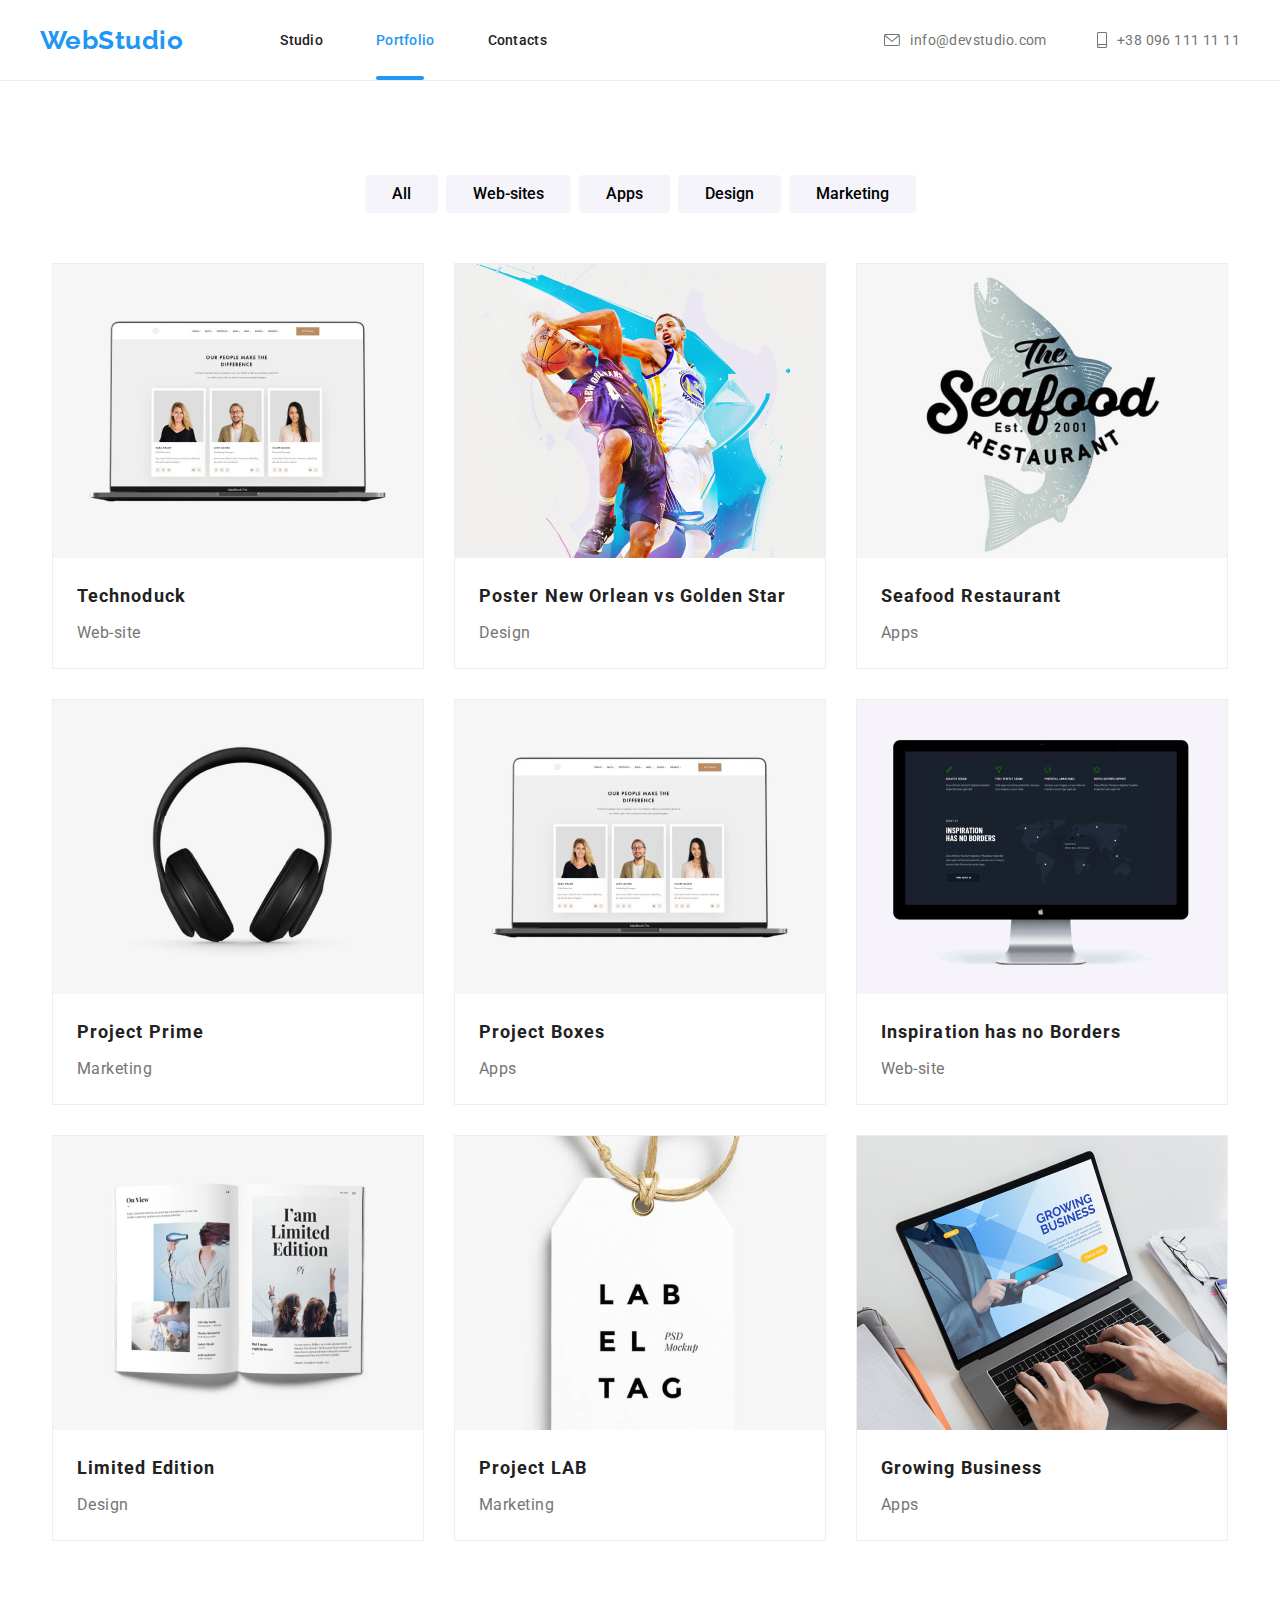
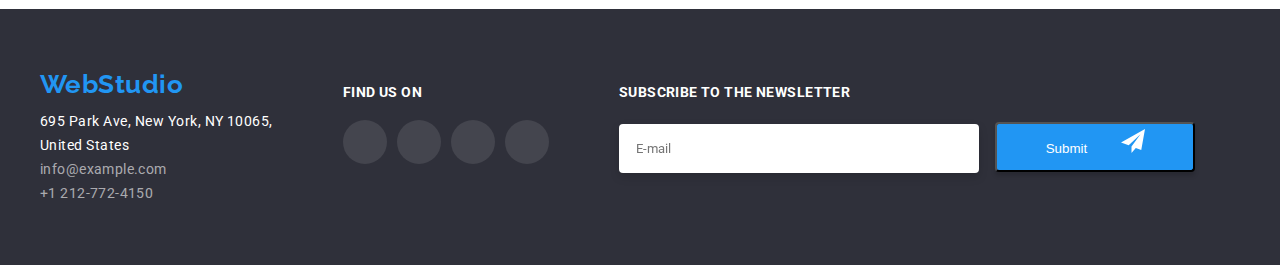
==== portfolio.html @ 2c37b91a "hw6" ====
<!DOCTYPE html>
<html lang="en">

<head>
    <meta charset="UTF-8">
    <meta http-equiv="X-UA-Compatible" content="IE=edge">
    <meta name="viewport" content="width=device-width, initial-scale=1.0">
    <title>homework#6</title>
    <link rel="preconnect" href="https://fonts.googleapis.com">
    <link rel="preconnect" href="https://fonts.gstatic.com" crossorigin>
    <link href="https://fonts.googleapis.com/css2?family=Raleway:wght@700&family=Roboto:wght@400;500;700;900&display=swap"
        rel="stylesheet">
    <link rel="stylesheet" href="node_modules/modern-normalize/modern-normalize.css">
    <link href="./css/styles.css" rel="stylesheet">
</head>

<body>
    <header class="header-section">
        <div class="container header-container">
            <a class="logo header-logo" href="./index.html">WebStudio</a>
            <nav>
                <ul class="header-navigation-list">
                    <li class="header-navigation-item"><a class="nav-link" href="./index.html">Studio</a></li>
                    <li class="header-navigation-item"><a class="nav-link current-link " href="./portfolio.html">Portfolio</a></li>
                    <li class="header-navigation-item"><a class="nav-link" href="#">Contacts</a></li>
                </ul>
            </nav>
            <ul class="header-contacts-list">
                <li class="header-contacts-item"><a class="contact-link" href="mailto:info@devstudio.com">
                        <svg class="header-svg" width="16" height="12">
                            <use href="./images/contacts.svg#icon-envelope">
                            </use>
                        </svg>
                        info@devstudio.com</a></li>
                <li class="header-contacts-item"><a class="contact-link" href="tel:+380961111111">
                        <svg class="header-svg" width="10" height="16">
                            <use href="./images/contacts.svg#icon-smartphone">
                            </use>
                        </svg>
                        +38 096 111 11 11</a></li>
            
            </ul>
        </div>
    </header>
    <main>
        <!--firstsection-->
        <section class="button-section section">
            <div class="container">
            <ul class="button-section-list">
                <li class="button-section-items"><button class="button" type="button" >All</button></li>
                <li class="button-section-items"><button class="button" type="button">Web-sites</button></li>
                <li class="button-section-items"><button class="button" type="button">Apps</button></li>
                <li class="button-section-items"><button class="button" type="button">Design</button></li>
                <li class="button-section-items"><button class="button" type="button">Marketing</button></li>
            </ul>
            </div>
            
        </section>
        <!--secondsection-->
        <section class="cards-section section">
            <div class="container">
            <ul class="cards-section-list">
                <li class="cards-section-item">
                <div class="card-container">   
                <img class="cards-section-img " src="./images/project1.jpg" alt="Technoduck" width="270" >
                <div class="overlay">
                <p>Technoduck is a state-of-the-art coronavirus distribution platform. Companies use this platform for digital
                    espionage
                    and attacks on competitors' secure servers.</p>
                </div>
                </div>
                    <h3 class="card-title">Technoduck</h3>
                    <p class="card-text">Web-site</p>
                </li>
                <li class="cards-section-item">
                <div class="card-container">
                    <img class="cards-section-img" src="./images/project2.jpg" alt="Poster New Orlean vs Golden Star" width="270"
                        height="294px">
                    <div class="overlay">
                        <p>Technoduck is a state-of-the-art coronavirus distribution platform. Companies use this platform for digital
                            espionage
                            and attacks on competitors' secure servers.</p>
                    </div>
                </div>
                    <h3 class="card-title">Poster New Orlean vs Golden Star</h3>
                    <p class="card-text">Design</p>
                </li>
                <li class="cards-section-item">
                <div class="card-container">
                    <img class="cards-section-img" src="./images/project3.jpg" alt="Seafood Restaurant" width="270">
                    <div class="overlay">
                        <p>Technoduck is a state-of-the-art coronavirus distribution platform. Companies use this platform for digital
                            espionage
                            and attacks on competitors' secure servers.</p>
                    </div>
                </div>
                    <h3 class="card-title">Seafood Restaurant</h3>
                    <p class="card-text">Apps</p>
                </li>
                <li class="cards-section-item">
                <div class="card-container">
                    <img class="cards-section-img" src="./images/project4.jpg" alt="Project Prime" width="270">
                    <div class="overlay">
                        <p>Technoduck is a state-of-the-art coronavirus distribution platform. Companies use this platform for digital
                            espionage
                            and attacks on competitors' secure servers.</p>
                    </div>
                </div>
                    <h3 class="card-title">Project Prime</h3>
                    <p class="card-text">Marketing</p>
                </li>
                <li class="cards-section-item">
                <div class="card-container">
                    <img class="cards-section-img " src="./images/project1.jpg" alt="Technoduck" width="270" height="294px" ;>
                    <div class="overlay">
                        <p>Technoduck is a state-of-the-art coronavirus distribution platform. Companies use this platform for digital
                            espionage
                            and attacks on competitors' secure servers.</p>
                    </div>
                </div>
                    <h3 class="card-title">Project Boxes</h3>
                    <p class="card-text">Apps</p>
                </li>
                <li class="cards-section-item">
                <div class="card-container">
                    <img class="cards-section-img" src="./images/project6.jpg" alt="Inspiration has no Borders" width="270">
                    <div class="overlay">
                        <p>Technoduck is a state-of-the-art coronavirus distribution platform. Companies use this platform for digital
                            espionage
                            and attacks on competitors' secure servers.</p>
                    </div>
                </div>
                    <h3 class="card-title">Inspiration has no Borders</h3>
                    <p class="card-text">Web-site</p>
                </li>
                <li class="cards-section-item">
                <div class="card-container">
                    <img class="cards-section-img" src="./images/project7.jpg" alt="Limited Edition" width="270">
                    <div class="overlay">
                        <p>Technoduck is a state-of-the-art coronavirus distribution platform. Companies use this platform for digital
                            espionage
                            and attacks on competitors' secure servers.</p>
                    </div>
                </div>
                    <h3 class="card-title">Limited Edition</h3>
                    <p class="card-text">Design</p>
                </li>
                <li class="cards-section-item">
                <div class="card-container">
                    <img class="cards-section-img" src="./images/project8.jpg" alt="Project LAB" width="270">
                    <div class="overlay">
                        <p>Technoduck is a state-of-the-art coronavirus distribution platform. Companies use this platform for digital
                            espionage
                            and attacks on competitors' secure servers.</p>
                    </div>
                </div>
                    <h3 class="card-title">Project LAB</h3>
                    <p class="card-text">Marketing</p>
                </li>
                <li class="cards-section-item">
                <div class="card-container">
                    <img class="cards-section-img" src="./images/project9.jpg" alt="Growing Business" width="270">
                    <div class="overlay">
                        <p>Technoduck is a state-of-the-art coronavirus distribution platform. Companies use this platform for digital
                            espionage
                            and attacks on competitors' secure servers.</p>
                    </div>
                </div>
                    <h3 class="card-title">Growing Business</h3>
                    <p class="card-text">Apps</p>
                </li>
            </ul>
            </div>
        </section>

    </main>
    <footer class="footer-section">
        <div class="container footer-container">
            <div>
                <a class="logo footer-logo" href="#">WebStudio</a>
                <address class="footer-address">
                    <a class="footer-address-link" href="https://goo.gl/maps/h33zghSZwfoSE27TA">695 Park Ave, New York, NY
                        10065,<br>
                        United States</a>
                    <ul>
                        <li><a class="footer-contact-link" href="mailto:info@example.com">info@example.com</a></li>
                        <li><a class="footer-contact-link" href="tel:+1212-772-4150">+1 212-772-4150</a></li>
                    </ul>
                </address>
            </div>
            <div class="social-div">
                <h3 class="social-title">Find us on</h3>
                <div>
                    <ul class="footer-icon-list">
                        <li class="team-icon-item">
                            <a href="" class="footer-social-link">
                                <svg class="footer-svg" width="20" height="20">
                                    <use href="./images/team-s-m.svg#icon-instagram1">
                                    </use>
            
                                </svg>
                            </a>
                        </li>
                        <li class="team-icon-item">
                            <a href="" class="footer-social-link">
                                <svg class="footer-svg" width="20" height="20">
                                    <use href="./images/team-s-m.svg#icon-twitter1">
                                    </use>
            
                                </svg>
                            </a>
                        </li>
                        <li class="team-icon-item">
                            <a href="" class="footer-social-link">
                                <svg class="footer-svg" width="20" height="20">
                                    <use href="./images/team-s-m.svg#icon-facebook1">
                                    </use>
                                </svg>
                            </a>
                        </li>
                        <li class="team-icon-item">
            
                            <a href="" class="footer-social-link">
                                <svg class="footer-svg" width="20" height="20">
                                    <use href="./images/team-s-m.svg#icon-linkedin1">
            
                                    </use>
                                </svg>
                            </a>
                        </li>
                    </ul>
                </div>
            </div>
            <div class="footer-subscribe">
                <form name="subscribe_form" autocomplete="on" novalidate>
                    <h3 class="subscribe-title">Subscribe to the newsletter</h3>
                    <label>
                        <input class="footer-input" type="email" name="email" placeholder="E-mail" />
                    </label>
                    <button type="submit" class="send-button">Submit
                        <svg class="send-svg" width="24" height="24">
                            <use href="./images/icon send.svg#icon-icon-send">
                            </use>
                        </svg>
                    </button>
                </form>
            </div>
    
    </footer>
    
    </body>
    
    </html>
---- css/styles.css ----
:root{
    --primary-text-color:#212121;
    --secondary-text-color:#757575;
    --primary-title-color:#212121;
    --secondary-title-color:#FFFFFF;
    --accent-color:#2196F3;
}
p,h1,h2,h3,h4,h5,h6{
    margin-top: 0;
    margin-bottom: 0;
}
ul {
    list-style: none;
    margin-top: 0;
    margin-bottom: 0;
    padding-left: 0;
}
a {
    text-decoration: none;
}
img{
    display: block;
    width: 100%;
    height: auto;
}

body {
    font-family: 'Roboto', sans-serif;
    background:var(--secondary-title-color);
    color: var(--primary-title-color);
    letter-spacing: 0.03em;
    margin: 0;
}
.container {
    width: 1200px;
    padding-left: 15px;
    padding-right: 15px;
    margin: 0 auto;

}

.section{
    padding-top: 94px;
    padding-bottom: 94px;
}


/*main page*/
/*Header*/
.header-section{
        border-bottom: 1px solid #ECECEC;
        
}
.header-container{
    display: flex;
    align-items: center;
}
.header-logo {
    
    font-family: 'Raleway';
    font-weight: 700;
    font-size: 26px;
    line-height: 31px;
    color: var(--accent-color);
    margin-right: 97px;

}
.header-navigation-list {
    display: flex;
}
.header-navigation-item:not(:last-child){
    margin-right: 53px;
}
 
.nav-link{
        display: block;
        padding: 32px 0px;
        font-weight: 500;
        font-size:14px;
        line-height: calc(16 / 14);
        letter-spacing: 0.02em;
        color:var(--primary-text-color);
}
.nav-link:hover,
.nav-link:focus{
    color:var(--accent-color);
    transition-property: color;
    transition-duration: 250ms;
    transition-timing-function: cubic-bezier(0.4, 0, 0.2, 1);
}


.current-link{
    position: relative;
    color:var(--accent-color)
}
.current-link::after{
    position: absolute;
    content: '';
    width: 48px;
    height: 4px;
    background: var(--accent-color);
    border-radius: 2px;
    top: 76px;
    left:0px;
}
.header-contacts-list{
    display: flex;
    margin-left: auto;
}
.header-contacts-item:not(:last-child){
    margin-right: 50px;
}



.contact-link{
    display: flex;
    align-items: center;
    padding: 32px 0px;
    font-size: 14px;
    line-height: calc(16 / 14);
    letter-spacing: 0.03em;
    color: var(--secondary-text-color);
    
    
}
.contact-link:hover,
.contact-link:focus{
    color: var(--accent-color);
    transition-property: color;
    transition-duration: 250ms;
    transition-timing-function: cubic-bezier(0.4, 0, 0.2, 1);
    
}
.header-svg{
    margin-right:10px;
    fill: currentColor ;
}

/*main*/
/*hero section*/
.hero-section{
    padding:200px 0px;
    text-align: center;
    background-image: linear-gradient(rgba(47, 48, 58, 0.4),rgba(47, 48, 58, 0.4)),  url(../images/hero.jpg);
    background-repeat: no-repeat;
    background-position: center;
    margin: 0 auto;
    background-size: cover;
}
.hero-container{
    display: flex;
    flex-direction: column;
    align-items: center;
}
.hero-title{
        font-weight: 900;
        font-size: 44px;
        line-height: calc(60 / 44);
        text-align: center;
        letter-spacing: 0.06em;
        text-transform: uppercase;
        color: var(--secondary-title-color);
        width: 696px;
        margin-bottom: 30px;
        }
.hero-button{
        position: relative;
        font-family: 'Roboto';
        font-weight: 700;
        font-size: 16px;
        line-height: calc(30 / 16);
        color: var(--secondary-title-color);
        background-color: var(--accent-color);
        border: none;
        padding:10px 20px;
        box-shadow: 0px 4px 4px rgba(0, 0, 0, 0.15);
        border-radius: 4px;
              
}


.hero-button:hover,
.hero-button:focus{
    color:#4a5964;
    cursor: pointer;
    transition-property: color;
    transition-duration: 250ms;
    transition-timing-function: cubic-bezier(0.4, 0, 0.2, 1);
}
.is-hidden{
    opacity:0%;
    pointer-events: none;
}
.backdrop{
    width: 100%;
    height: 100%;
    background: rgba(0, 0, 0, 0.2);
    position: fixed;
    top:0;
    display: flex;
    align-items: center;
    transition:opacity 250ms cubic-bezier(0.4, 0, 0.2, 1);
}
.modal{
    width: 528px;
    height: 581px;
    margin-left: auto;
    margin-right: auto;
    background-color: var(--secondary-title-color);
    box-shadow: 0px 1px 3px rgba(0, 0, 0, 0.12), 0px 1px 1px rgba(0, 0, 0, 0.14), 0px 2px 1px rgba(0, 0, 0, 0.2);
    border-radius: 4px;
    
}
.modal-button{
    width: 30px;
    height: 30px;
    background-color: #FFFFFF;
    border: 1px solid rgba(0, 0, 0, 0.1);
    border-radius: 50%;
    margin: 8px 8px 0px 490px;
    padding:6px;
    align-items: center;
    color: var(--primary-text-color);
      
}
.close-svg{
    fill: currentColor;
}
.close-svg:hover,
.close-svg:focus {
    fill: var(--accent-color);

    transition-property: color, border-color;
    transition-duration: 250ms;
    transition-timing-function: cubic-bezier(0.4, 0, 0.2, 1);
}

.modal-title{
    padding: 0px 40px 0px 40px;
    font-weight: 700;
    font-size: 20px;
    line-height:  calc(23 / 20) ;
    text-align: center;
    letter-spacing: 0.03em;
    color:var(--primary-title-color);
}
.input-form{
    padding: 10px 40px 0px 40px;
    font-weight: 400;
        font-size: 12px;
        line-height: 14px;
        letter-spacing: 0.01em;
        color: #757575;
}
input {
    position: relative;
    padding: 10px;
    font-family: inherit;
    border: 1px solid rgba(33, 33, 33, 0.2);
    border-radius: 4px;
    margin-top: 4px;
}
input:hover,
input:focus {
    
    border-color: var(--accent-color);
    transition-property: color, border-color;
    transition-duration: 250ms;
    transition-timing-function: cubic-bezier(0.4, 0, 0.2, 1);
}


.label-input {
    display: flex;
    flex-direction: column;
    margin-bottom: 10px;
    
}
.label-input:hover,
.label-input:focus {
    fill: var(--accent-color);
    
    transition-property: color, border-color;
    transition-duration: 250ms;
    transition-timing-function: cubic-bezier(0.4, 0, 0.2, 1);
}
.input-svg {
    padding-top: 29px;
    padding-left: 12px;
    position:absolute;
    width: 18px;
    height: 18px;
}



textarea {
    resize: none;
    width: 448px;
    height: 120px;
    border: 1px solid rgba(33, 33, 33, 0.2);
    border-radius: 4px;

}
.input-checkbox{
    margin-top: 20px;
    padding-right: 51px;
    padding-left: 76px;
    font-weight: 400;
    font-size: 14px;
    line-height: 24px;
    letter-spacing: 0.03em;
    color: #757575;
}
.checkbox-style{
    
    margin: 0px 8px 0px 0px ;
    
}
.input-button{
    margin: 0px 164px 0px 164px;
    width: 200px;
    height: 50px;
    font-weight: 700;
    font-size: 16px;
    line-height: 30px;
    text-align: center;
    letter-spacing: 0.06em;
    color: #FFFFFF;
    background: #2196F3;
    box-shadow: 0px 4px 4px rgba(0, 0, 0, 0.15);
    border-radius: 4px;

}

/*features*/
.features-title-hidden{
    position: absolute;
    width: 1px;
    height: 1px;
    margin: -1px;
    border: 0;
    padding: 0;
    white-space: nowrap;
    clip-path: inset(100%);
    clip: rect(0 0 0 0);
    overflow: hidden;
}
.features-section{
    padding-top: 94px;
    padding-bottom: 94px;
}
.feature-item:not(:last-child){
    margin-right: 45px;
}
.feature-item{
    width: 270px;
}
.feature-list{
        display: flex;
        justify-content: center;
}

.features-title{
        font-weight: 700;
        font-size: 14px;
        line-height: calc(16 / 14);
        letter-spacing: 0.03em;
        text-transform: uppercase;
        color: var(--primary-text-color);
        margin-bottom: 10px;
}
.feature-text{
        font-weight: 400;
        font-size: 14px;
        line-height: calc(24 / 14);
        letter-spacing: 0.03em;
        color: var(--secondary-text-color);
}

.icon-item:not(:last-child) {
    margin-right: 30px;
}

.icon-item {
    padding: 25px 100px;
    background-color: #F5F4FA;
    border-radius: 4px;
    margin-bottom: 30px;
    
}


/*what we do*/
.do-section{
        padding-top: 0;
}
.title{
        font-weight: 700;
        font-size: 36px;
        line-height: calc(42 / 36);
        text-align: center;
        letter-spacing: 0.03em;
        color:var(--primary-text-color);
        margin-bottom: 50px;
}
.do-list{
    display: flex;
    justify-content: center;
    
}
.do-item{
    position: relative;
}
.do-item:not(:last-child){
    margin-right:30px;
}
.do-box{
        position:absolute;
        top: 224px;
        width: 370px;
        background: rgba(47, 48, 58, 0.8);
        font-weight: 700;
        font-size: 14px;
        line-height:  calc(16 / 14);
        text-align: center;
        text-transform: uppercase;
        color:var(--secondary-title-color);
        padding-top: 27px;
        padding-bottom: 27px;
        
        
}

/*our team*/
.our-team-section{
    background-color: #F5F4FA;
}
.our-team-list{
    display: flex;
    justify-content: center;
}
.our-team-item{
        box-shadow: 0px 1px 3px rgba(0, 0, 0, 0.12), 0px 1px 1px rgba(0, 0, 0, 0.14), 0px 2px 1px rgba(0, 0, 0, 0.2);
        border-radius: 0px 0px 4px 4px;
        background: #FFFFFF;
}
.our-team-item:not(:last-child){
    margin-right: 30px;
}

.team-name{
        font-weight: 500;
        font-size: 16px;
        line-height: calc(19 / 16);
        color: var(--primary-text-color);
        text-align: center;
        padding-top: 30px;
        margin: 0px;

        
}
.team-text{
        font-weight: 400;
        font-size: 16px;
        line-height: calc(19 / 16);
        color: var(--secondary-text-color);
        text-align: center;
        padding-top: 10px;
        margin-bottom: 10px;
}
.icon-container {
    padding: 16px 32px 30px 32px;
    margin: 0 auto;
}

.team-icon-list {
    display: flex;
    justify-content: center;
    align-items: center;
    Width: 206px;
    Height: 44px;
    margin: 0 auto;

}


.team-icon-item:not(:last-child) {
    margin-right: 10px;
}
.team-social-link{
        Width: 44px;
        Height: 44px;
        color:#AFB1B8;
        background-color:var(--secondary-title-color);
        display: flex;
        align-items: center;
        justify-content: center;
        border-radius: 50%;
}
.team-social-link:hover,
.team-social-link:focus{
        color: var(--secondary-title-color);
        background-color: var(--accent-color);
        transition-property: color,background-color ;
        transition-duration: 250ms;
        transition-timing-function: cubic-bezier(0.4, 0, 0.2, 1);
        }

.team-svg {
    
    fill: currentColor;

}



/*Regular Customers section*/
.customer-container{
    Height: 184px;
}
.customer-list{
    display: flex;
    margin: 0 auto;
    
}
.customer-item:not(:last-child){
    margin-right: 30px;
}

.customer-link{
    width: 170px;
    height: 92px;
    color: #AFB1B8;
    background-color: var(--secondary-title-color);
    display: flex;
    align-items: center;
    justify-content: center;
    border: 1px solid #AFB1B8;
    border-radius: 4px;
}
.customer-svg{
    fill: currentColor;
}
.customer-link:hover,
.customer-link:focus{
    color: var(--accent-color);
    border-color:var(--accent-color);
   transition-property: color,border-color;
  transition-duration: 250ms;
  transition-timing-function: cubic-bezier(0.4, 0, 0.2, 1);
}
/*portfolio
button section*/

.button-section{
    padding-bottom: 0px;
}


.button-section-list{
    display: flex;
    justify-content: center;
    
    
}
.button-section-items:not(:last-child){
    margin-right:8px;
}

.button{
    padding: 6px 27px;
    font-family: 'Roboto';
    font-weight: 500;
    font-size: 16px;
    line-height: 26px;
    background: #F5F4FA;
    text-align: center;
    border-radius: 4px;
    border: none;
    cursor: pointer;
}

.button:hover,
.button:focus{
        color: var(--secondary-title-color);
        background: var(--accent-color);
        box-shadow: 0px 3px 1px rgba(0, 0, 0, 0.1),
            0px 1px 2px rgba(0, 0, 0, 0.08),
            0px 2px 2px rgba(0, 0, 0, 0.12);
        transition-property: color, background,box-shadow;
        transition-duration: 250ms;
        transition-timing-function: cubic-bezier(0.4, 0, 0.2, 1);
}

/*project section*/
.cards-section{
    padding-top: 50px;
    padding-bottom: 68px;
    
    
}

.cards-section-list{
    margin: 0px;
    display: flex;
    justify-content: center;
    flex-wrap: wrap;
    gap: 30px;
    
    
}
.cards-section-item{
    
    width:370px;
    height: 404px;
    background: var(--secondary-title-color);
    border: 1px solid #EEEEEE;
    cursor: pointer;
    
}
.cards-section-item:hover,
.cards-section-item:focus{
    box-shadow: 0px 1px 1px rgba(0, 0, 0, 0.12), 0px 4px 4px rgba(0, 0, 0, 0.06), 1px 4px 6px rgba(0, 0, 0, 0.16);
    transition-property: box-shadow;
    transition-duration: 250ms;
    transition-timing-function: cubic-bezier(0.4, 0, 0.2, 1);
}
.card-container{
    position: relative;
    overflow: hidden;
}
.overlay {
    position: absolute;
    top: 0;
    left: 0;
    width: 370px;
    height: 294px;
    background: rgba(33, 150, 243, 0.9);
    transform: translateY(100%);
    transition: transform 250ms;
    z-index: -1;
}
.overlay > p{
        font-weight: 400;
        font-size: 18px;
        line-height: calc(28 / 18);
        color:var(--secondary-title-color);
        padding: 63px 24px 91px 24px;
}
.cards-section-item:hover .overlay{
    transform: translateY(0);
    transition-duration: 250ms;
    transition-timing-function: cubic-bezier(0.4, 0, 0.2, 1);
    z-index: 0;
}
.card-title{
        padding: 20px 24px 4px 24px;
        margin: 0px;
        font-weight: 700;
        font-size: 18px;
        line-height: calc(36 / 18);
        letter-spacing: 0.06em;
        color: var(--primary-text-color);
}
.card-text{
    padding: 0px 24px 20px 24px;
    margin: 0px;
    font-weight: 400;
    font-size: 16px;
    line-height: 30px;
    color: #757575;
}
/*footer*/
.footer-section{
    background: #2F303A;
    display: flex;
}
.footer-container{
    display: flex;
}

.footer-logo {
    display: block;
    padding: 60px 0px 9px 0px;
    font-family: 'Raleway';
    font-weight: 700;
    font-size: 26px;
    line-height: 31px;
    color: var(--accent-color)
    
}

.footer-address{
    padding-bottom: 60px;
    font-style: normal;
    
}
.footer-address-link{
    
    font-weight: 400;
    font-size: 14px;
    line-height: 24px;
    color: #FFFFFF;
    
}
.footer-address-link:hover,
.footer-address-link:focus{
    color: var(--accent-color);
    transition-property: color;
    transition-duration: 250ms;
    transition-timing-function: cubic-bezier(0.4, 0, 0.2, 1);
}
.footer-contact-link{
        
        font-weight: 400;
        font-size: 14px;
        line-height: calc(24 / 14);
        letter-spacing: 0.03em;
        color: rgba(255, 255, 255, 0.6);
}
.footer-contact-link:hover,
.footer-contact-link:focus{
    color: var(--accent-color);
    transition-property: color;
    transition-duration: 250ms;
    transition-timing-function: cubic-bezier(0.4, 0, 0.2, 1);
}
.social-div{
    margin-left: 70px;
}
.social-title{
    display: block;
    padding: 75px 0px 20px 0px;
    font-weight: 700;
    font-size: 14px;
    line-height: calc(16 / 14);
    letter-spacing: 0.03em;
    text-transform: uppercase;
    color: #FFFFFF;
}

    
.footer-icon-list{
    display: flex;
    Width: 206px;
    Height: 44px;
    
}

.footer-social-link {
    Width: 44px;
    Height: 44px;
    color: var(--secondary-title-color);
    background-color: rgba(255, 255, 255, 0.1);
    display: flex;
    align-items: center;
    justify-content: center;
    border-radius: 50%;
}

.footer-social-link:hover,
.footer-social-link:focus {
    background-color: var(--accent-color);
    transition-property: background-color;
    transition-duration: 250ms;
    transition-timing-function: cubic-bezier(0.4, 0, 0.2, 1);
}

.footer-svg {

    fill: currentColor;

}
.subscribe-title{
        display: block;
        padding: 75px 0px 20px 0px;
        font-weight: 700;
        font-size: 14px;
        line-height: calc(16 / 14);
        letter-spacing: 0.03em;
        text-transform: uppercase;
        color: #FFFFFF;
        
}
.footer-subscribe{
    margin-left: 70px;
}
.footer-input{
        width:342px; 
        height: 47px;
        padding: 0px 0px 0px 16px;
        border: 1px solid rgba(255, 255, 255, 0.3);
        filter: drop-shadow(0px 4px 4px rgba(0, 0, 0, 0.15));
        border-radius: 4px;
        

}
.send-button{
    width: 200px;
    height: 50px;
    background: #2196F3;
    color: var(--secondary-title-color);
    box-shadow: 0px 4px 4px rgba(0, 0, 0, 0.15);
    border-radius: 4px;
    padding-bottom: 10px;
    margin-left: 12px;
}
.send-svg{
    padding-left: 30px;
}
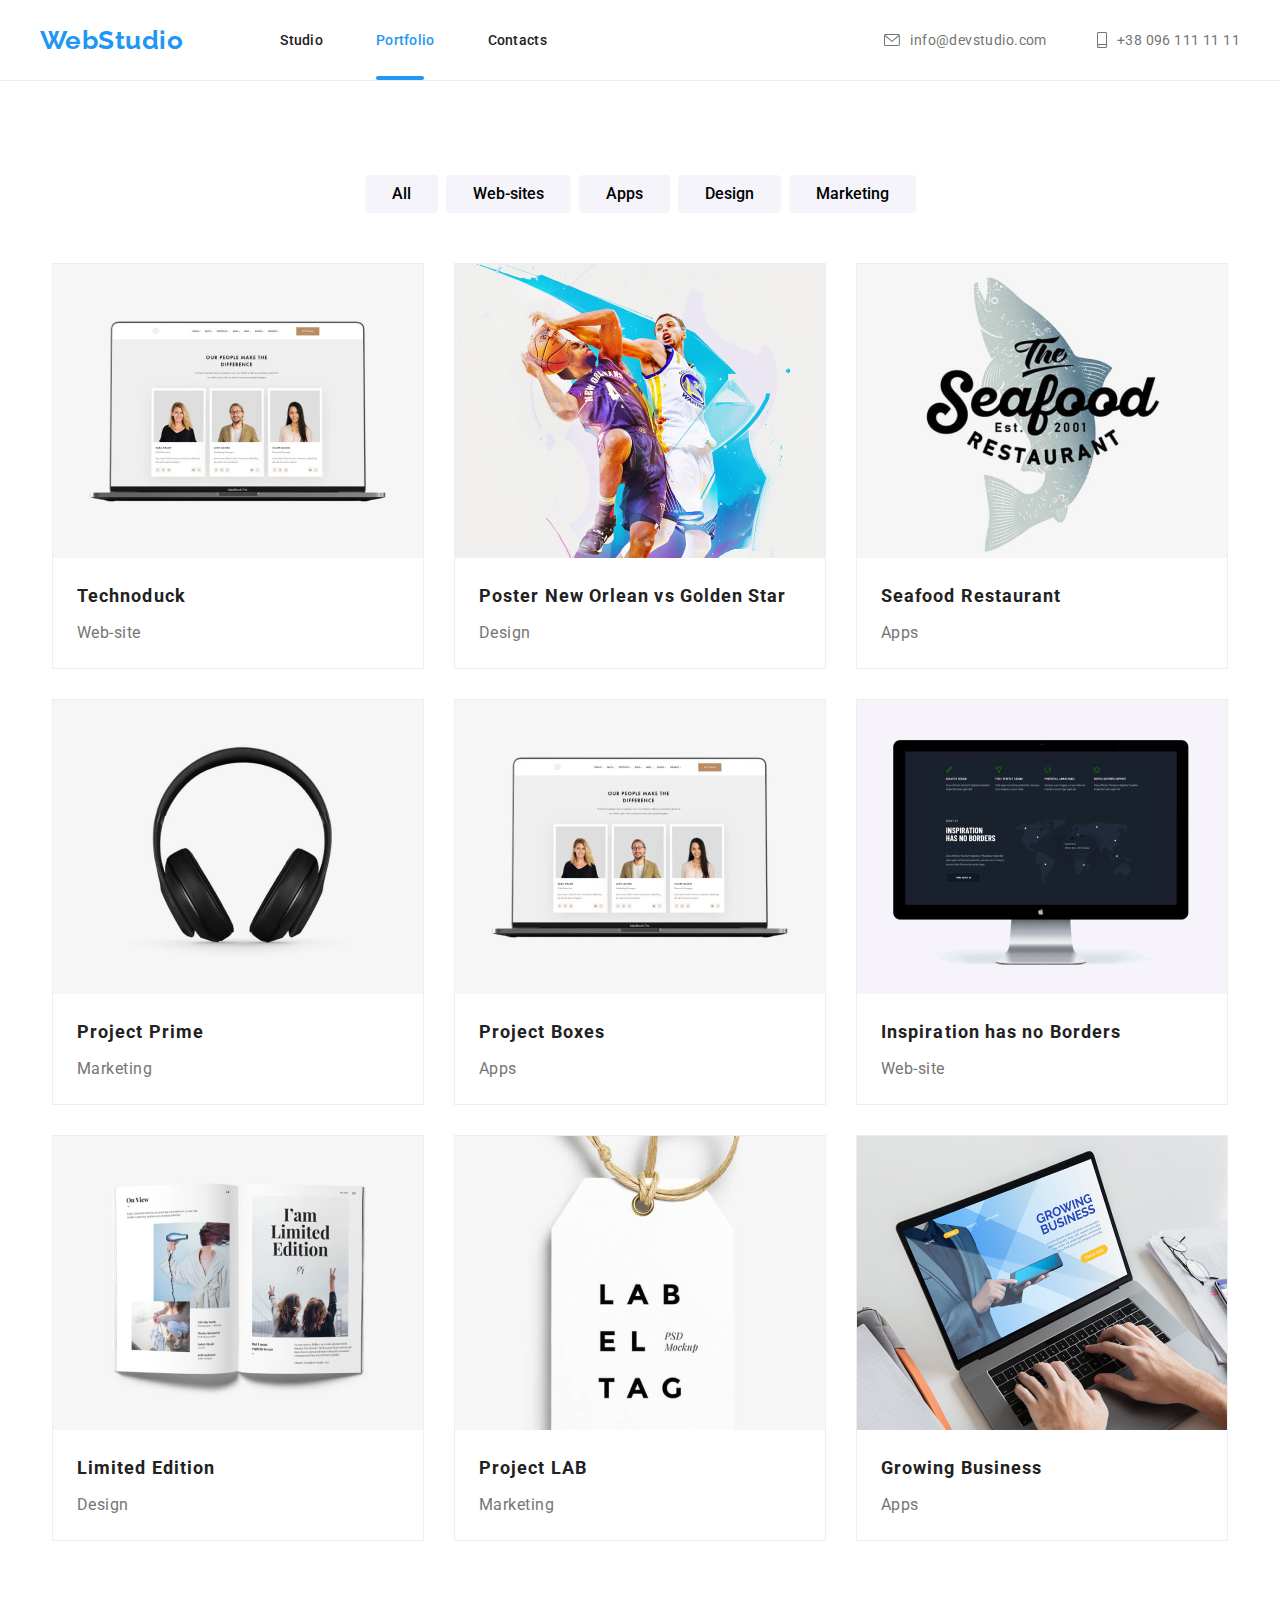
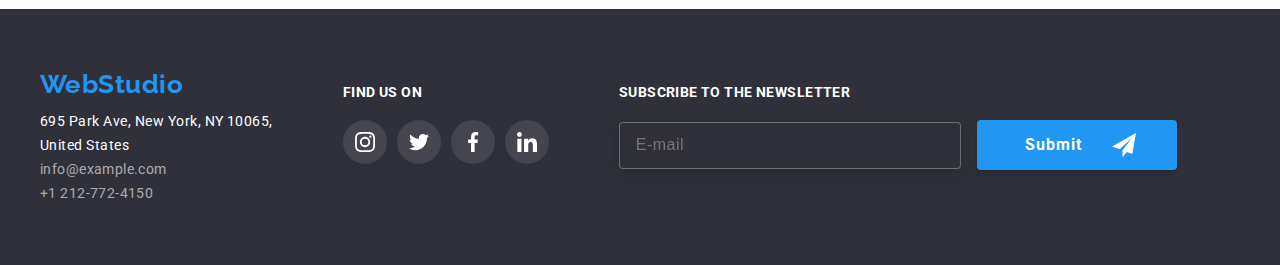
==== commit 4e07971c: "h.w6" ====
--- a/portfolio.html
+++ b/portfolio.html
@@ -237,12 +237,13 @@
                     <label>
                         <input class="footer-input" type="email" name="email" placeholder="E-mail" />
                     </label>
-                    <button type="submit" class="send-button">Submit
-                        <svg class="send-svg" width="24" height="24">
-                            <use href="./images/icon send.svg#icon-icon-send">
-                            </use>
-                        </svg>
-                    </button>
+                    <div class="footer-button">
+                        <button type="submit" class="send-button">Submit
+                            <svg class="send-svg" width="24" height="24">
+                                <use href="./images/icon send.svg#icon-icon-send">
+                                </use>
+                            </svg>
+                        </button>
                 </form>
             </div>
     
--- a/css/styles.css
+++ b/css/styles.css
@@ -4,6 +4,8 @@
     --primary-title-color:#212121;
     --secondary-title-color:#FFFFFF;
     --accent-color:#2196F3;
+    --duration: 250ms;
+    --timing-function: cubic-bezier(0.4, 0, 0.2, 1);
 }
 p,h1,h2,h3,h4,h5,h6{
     margin-top: 0;
@@ -80,13 +82,14 @@
         line-height: calc(16 / 14);
         letter-spacing: 0.02em;
         color:var(--primary-text-color);
-}
-.nav-link:hover,
+        transition-property: color;
+        transition-duration: var(--duration);
+        transition-timing-function: var(--timing-function);
+
+}
 .nav-link:focus{
     color:var(--accent-color);
-    transition-property: color;
-    transition-duration: 250ms;
-    transition-timing-function: cubic-bezier(0.4, 0, 0.2, 1);
+       
 }
 
 
@@ -122,15 +125,14 @@
     line-height: calc(16 / 14);
     letter-spacing: 0.03em;
     color: var(--secondary-text-color);
-    
+    transition-duration: var(--duration);
+    transition-timing-function: var(--timing-function);
+    transition-property: color;
     
 }
 .contact-link:hover,
 .contact-link:focus{
     color: var(--accent-color);
-    transition-property: color;
-    transition-duration: 250ms;
-    transition-timing-function: cubic-bezier(0.4, 0, 0.2, 1);
     
 }
 .header-svg{
@@ -177,7 +179,9 @@
         padding:10px 20px;
         box-shadow: 0px 4px 4px rgba(0, 0, 0, 0.15);
         border-radius: 4px;
-              
+        transition-duration: var(--duration);
+        transition-timing-function: var(--timing-function);
+        transition-property: color;
 }
 
 
@@ -185,9 +189,7 @@
 .hero-button:focus{
     color:#4a5964;
     cursor: pointer;
-    transition-property: color;
-    transition-duration: 250ms;
-    transition-timing-function: cubic-bezier(0.4, 0, 0.2, 1);
+    
 }
 .is-hidden{
     opacity:0%;
@@ -214,6 +216,7 @@
     
 }
 .modal-button{
+    display: flex;
     width: 30px;
     height: 30px;
     background-color: #FFFFFF;
@@ -227,14 +230,14 @@
 }
 .close-svg{
     fill: currentColor;
+    transition-duration: var(--duration);
+    transition-timing-function: var(--timing-function);
+    transition-property: color;
 }
 .close-svg:hover,
 .close-svg:focus {
     fill: var(--accent-color);
 
-    transition-property: color, border-color;
-    transition-duration: 250ms;
-    transition-timing-function: cubic-bezier(0.4, 0, 0.2, 1);
 }
 
 .modal-title{
@@ -254,21 +257,24 @@
         letter-spacing: 0.01em;
         color: #757575;
 }
-input {
+.input-field {
+    
     position: relative;
-    padding: 10px;
+    padding: 10px 10px 10px 40px;
     font-family: inherit;
     border: 1px solid rgba(33, 33, 33, 0.2);
     border-radius: 4px;
-    margin-top: 4px;
-}
-input:hover,
-input:focus {
-    
-    border-color: var(--accent-color);
-    transition-property: color, border-color;
-    transition-duration: 250ms;
-    transition-timing-function: cubic-bezier(0.4, 0, 0.2, 1);
+    transition-duration: var(--duration);
+    transition-timing-function: var(--timing-function);
+    transition-property: color,border-color;
+    
+}
+.input-field:hover,
+.input-field:focus
+{
+    
+    border: 1px solid #2196F3;
+    
 }
 
 
@@ -276,22 +282,24 @@
     display: flex;
     flex-direction: column;
     margin-bottom: 10px;
-    
+    margin-top: 4px;
+    transition-duration: var(--duration);
+    transition-timing-function: var(--timing-function);
+    transition-property: color, border-color;
 }
 .label-input:hover,
-.label-input:focus {
+.label-input:focus
+{
     fill: var(--accent-color);
     
-    transition-property: color, border-color;
-    transition-duration: 250ms;
-    transition-timing-function: cubic-bezier(0.4, 0, 0.2, 1);
-}
+}
+
 .input-svg {
-    padding-top: 29px;
-    padding-left: 12px;
-    position:absolute;
+    
+    position: absolute;
     width: 18px;
     height: 18px;
+    margin: 11px 12px;
 }
 
 
@@ -332,7 +340,17 @@
     background: #2196F3;
     box-shadow: 0px 4px 4px rgba(0, 0, 0, 0.15);
     border-radius: 4px;
-
+    border: none;
+    transition-duration: var(--duration);
+    transition-timing-function: var(--timing-function);
+    
+
+}
+.input-button:hover,
+.input-button:focus {
+    cursor: pointer;
+
+    
 }
 
 /*features*/
@@ -499,14 +517,14 @@
         align-items: center;
         justify-content: center;
         border-radius: 50%;
+        transition-duration: var(--duration);
+        transition-timing-function: var(--timing-function);
+        transition-property: color, background-color;
 }
 .team-social-link:hover,
 .team-social-link:focus{
         color: var(--secondary-title-color);
         background-color: var(--accent-color);
-        transition-property: color,background-color ;
-        transition-duration: 250ms;
-        transition-timing-function: cubic-bezier(0.4, 0, 0.2, 1);
         }
 
 .team-svg {
@@ -543,14 +561,14 @@
 }
 .customer-svg{
     fill: currentColor;
+    transition-duration: var(--duration);
+    transition-timing-function: var(--timing-function);
+    transition-property: color, border-color;
 }
 .customer-link:hover,
 .customer-link:focus{
     color: var(--accent-color);
     border-color:var(--accent-color);
-   transition-property: color,border-color;
-  transition-duration: 250ms;
-  transition-timing-function: cubic-bezier(0.4, 0, 0.2, 1);
 }
 /*portfolio
 button section*/
@@ -581,6 +599,9 @@
     border-radius: 4px;
     border: none;
     cursor: pointer;
+    transition-duration: var(--duration);
+    transition-timing-function: var(--timing-function);
+    transition-property: color, background,box-shadow;
 }
 
 .button:hover,
@@ -590,9 +611,7 @@
         box-shadow: 0px 3px 1px rgba(0, 0, 0, 0.1),
             0px 1px 2px rgba(0, 0, 0, 0.08),
             0px 2px 2px rgba(0, 0, 0, 0.12);
-        transition-property: color, background,box-shadow;
-        transition-duration: 250ms;
-        transition-timing-function: cubic-bezier(0.4, 0, 0.2, 1);
+        
 }
 
 /*project section*/
@@ -619,14 +638,14 @@
     background: var(--secondary-title-color);
     border: 1px solid #EEEEEE;
     cursor: pointer;
+    transition-duration: var(--duration);
+    transition-timing-function: var(--timing-function);
+    transition-property: box-shadow;
     
 }
 .cards-section-item:hover,
 .cards-section-item:focus{
     box-shadow: 0px 1px 1px rgba(0, 0, 0, 0.12), 0px 4px 4px rgba(0, 0, 0, 0.06), 1px 4px 6px rgba(0, 0, 0, 0.16);
-    transition-property: box-shadow;
-    transition-duration: 250ms;
-    transition-timing-function: cubic-bezier(0.4, 0, 0.2, 1);
 }
 .card-container{
     position: relative;
@@ -704,14 +723,15 @@
     font-size: 14px;
     line-height: 24px;
     color: #FFFFFF;
+    transition-duration: var(--duration);
+    transition-timing-function: var(--timing-function);
+    transition-property: color;
     
 }
 .footer-address-link:hover,
 .footer-address-link:focus{
     color: var(--accent-color);
-    transition-property: color;
-    transition-duration: 250ms;
-    transition-timing-function: cubic-bezier(0.4, 0, 0.2, 1);
+    
 }
 .footer-contact-link{
         
@@ -720,13 +740,14 @@
         line-height: calc(24 / 14);
         letter-spacing: 0.03em;
         color: rgba(255, 255, 255, 0.6);
+        transition-duration: var(--duration);
+        transition-timing-function: var(--timing-function);
+        transition-property: color;
 }
 .footer-contact-link:hover,
 .footer-contact-link:focus{
     color: var(--accent-color);
-    transition-property: color;
-    transition-duration: 250ms;
-    transition-timing-function: cubic-bezier(0.4, 0, 0.2, 1);
+    
 }
 .social-div{
     margin-left: 70px;
@@ -759,14 +780,15 @@
     align-items: center;
     justify-content: center;
     border-radius: 50%;
+    transition-duration: var(--duration);
+    transition-timing-function: var(--timing-function);
+    transition-property: background-color;
 }
 
 .footer-social-link:hover,
 .footer-social-link:focus {
     background-color: var(--accent-color);
-    transition-property: background-color;
-    transition-duration: 250ms;
-    transition-timing-function: cubic-bezier(0.4, 0, 0.2, 1);
+    
 }
 
 .footer-svg {
@@ -789,25 +811,47 @@
     margin-left: 70px;
 }
 .footer-input{
+        box-sizing: border-box;
         width:342px; 
         height: 47px;
         padding: 0px 0px 0px 16px;
         border: 1px solid rgba(255, 255, 255, 0.3);
         filter: drop-shadow(0px 4px 4px rgba(0, 0, 0, 0.15));
         border-radius: 4px;
+        font-weight: 400;
+        font-size: 16px;
+        line-height: 20px;
+        letter-spacing: 0.03em;
+        color: rgba(255, 255, 255, 0.6);
+        background: #2F303A;
         
 
 }
+.footer-button{
+    display: inline-block;
+}
 .send-button{
+    display:flex;
+    align-items: center;
     width: 200px;
     height: 50px;
     background: #2196F3;
     color: var(--secondary-title-color);
     box-shadow: 0px 4px 4px rgba(0, 0, 0, 0.15);
     border-radius: 4px;
-    padding-bottom: 10px;
     margin-left: 12px;
+    padding: 10px 28px 10px 48px;
+    font-family: 'Roboto';
+    font-style: normal;
+    font-weight: 700;
+    font-size: 16px;
+    line-height: 30px;
+    letter-spacing: 0.06em;
+    border: none;
+    
 }
 .send-svg{
     padding-left: 30px;
-}
+    
+    
+}
